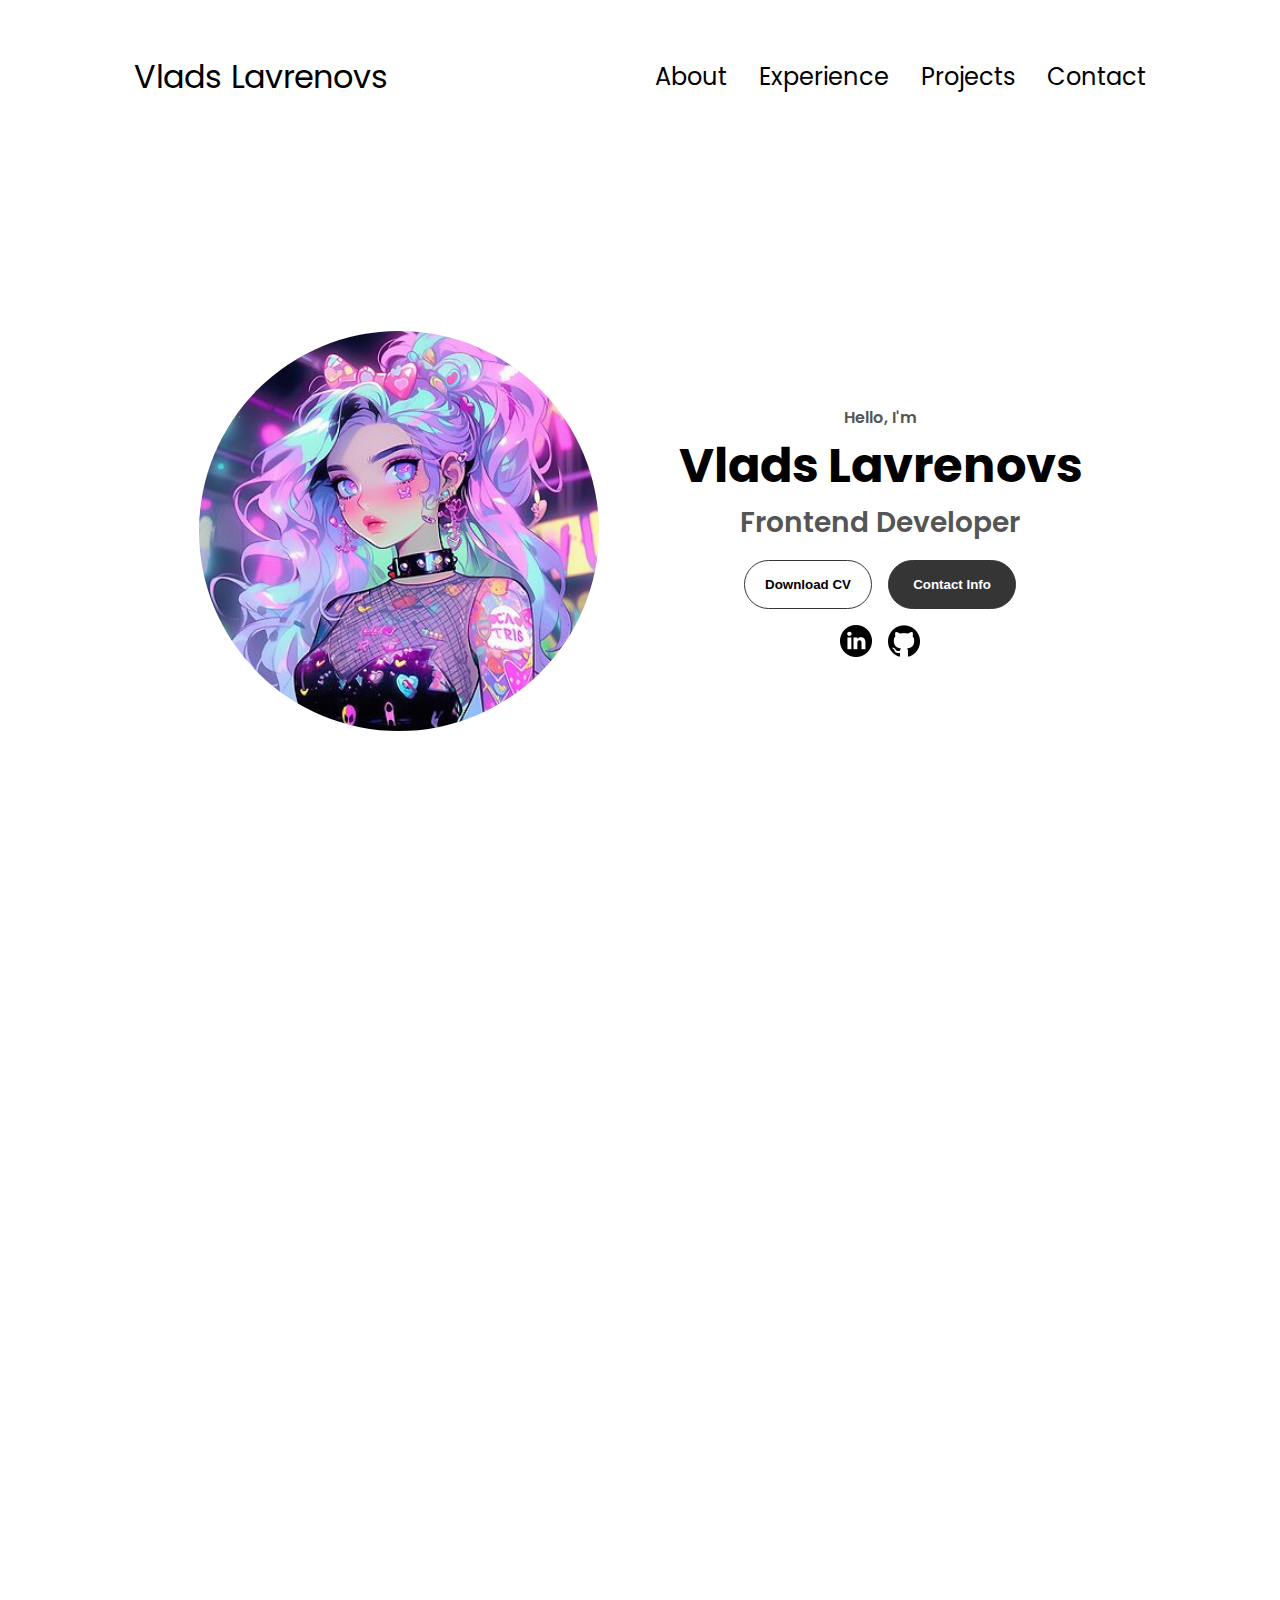
==== PORTFOLIO/index.html @ 43a68fad "portfolio main page redo in progress, watching the tutorial on youtube xd" ====
<!DOCTYPE html>
<html lang="en">
<head>
    <meta charset="UTF-8">
    <meta name="viewport" content="width=device-width, initial-scale=1.0">
    <meta http-equiv="X-UA-Compatible" content="IE=chrome" />
    <link rel="stylesheet" href="style.css">
    <link rel="stylesheet" href="mediaqueries.css">
    <title>My Portfolio</title>
</head>
<body>
    <nav id="desktop-nav">
        <div class="logo">Vlads Lavrenovs</div>
        <div>
            <ul class="nav-links">
                <li><a href="#about">About</a></li>
                <li><a href="#experience">Experience</a></li>
                <li><a href="#projects">Projects</a></li>
                <li><a href="#contact">Contact</a></li>
            </ul>
        </div>
    </nav>
    <nav id="hamburger-nav">
        <div class="logo">Vlads Lavrenovs</div>
        <div class="hamburger-menu">
            <div class="hamburger-icon" onclick="toggleMenu()">
            <span></span>
            <span></span>
            <span></span>
            </div>
            <div class="menu-links">
                <li><a href="#about" onclick="toggleMenu()">About</a></li>
                <li><a href="#experience" onclick="toggleMenu()">Experience</a></li>
                <li><a href="#projects" onclick="toggleMenu()">Projects</a></li>
                <li><a href="#contact" onclick="toggleMenu()">Contact</a></li>
            </div>
        </div>
        
    </nav>
    <section id="profile">
        <div class="section__pic-container">
            <img src="./assets/profile-pic.jpg" alt="Vlads Lavrenovs profile picture">
        </div>
        <div class="section__text">
            <p class="section__text_p1">Hello, I'm</p>
            <h1 class="title">Vlads Lavrenovs</h1>
            <p class="section__text_p2">Frontend Developer</p>
            <div class="btn-container">
                <button class="btn btn-color-2" onclick="window.open('./assets/resume-example.pdf')">Download CV
                </button>
                <button class="btn btn-color-1" onclick="location.href='./#contact'">Contact Info
                </button>
            </div>
            <div id="socials-container">
                <img src="./assets/linkedin.png" alt="My Linkedin profile" class="icon" 
                onclick="location.href='https://www.linkedin.com/in/vlads-lavrenovs-509786238/'">
                <img src="./assets/github.png" alt="My Github profile" class="icon" 
                onclick="location.href='https://github.com/VladsLavrenovs'">
            </div>
        </div>
    </section>
    <section id="about">

    </section>
    <script src="script.js"></script>
    

</body>
</html>
---- PORTFOLIO/style.css ----
/* GENERAL STYLING */
@import url('https://fonts.googleapis.com/css2?family=Poppins:wght@300;400;500;600&display=swap');


* {
  margin: 0;
  padding: 0;
}

body {
  font-family: 'Poppins', sans-serif;
}

html {
  scroll-behavior: smooth;
}

p {
  color: rgb(85, 85, 85);
}

/* TRANSITION */
a,
.btn {
  transition: all 300ms ease;
}

/* DESKTOP NAV */
nav,
.nav-links {
  display: flex;
}

nav {
  justify-content: space-around;
  align-items: center;
  height: 17vh;
}

.nav-links {
  gap: 2rem;
  list-style: none;
  font-size: 1.5rem;
}

a {
  color: black;
  text-decoration: none;
  text-decoration-color: white;
}

a:hover {
  color: grey;
  text-decoration: underline;
  text-underline-offset: 1rem;
  text-decoration-color: rgb(181, 181, 181);
}

.logo {
  font-size: 2rem;
}

.logo:hover {
  cursor: default;
}

/* HAMBURGER-MENU */
#hamburger-nav {
  display: none;
}

.hamburger-menu {
  position: relative;
  display: inline-block;
}

.hamburger-icon {
  display: flex;
  flex-direction: column;
  justify-content: space-between;
  height: 24px;
  width: 30px;
  cursor: pointer;
}

.hamburger-icon span {
  width: 100%;
  height: 2px;
  background-color: black;
  transition: all 0.3 ease-in-out;
}

.menu-links {
  position: absolute;
  top: 100%;
  right: 0;
  background-color: white;
  width: fit-content;
  max-height: 0;
  overflow: hidden;
  transition: all 0.3 ease-in-out;
}

.menu-links a {
  display: block;
  padding: 10px;
  text-align: center;
  font-size: 1.5rem;
  color: black;
  text-decoration: none;
  transition: all 0.3 ease-in-out;
}

.menu-links li {
  list-style: none;
}

.menu-links.open {
  max-height: 300px;

}

.hamburger-icon.open span:first-child {
  transform: rotate(45deg) translate(10px, 5px);
}
.hamburger-icon.open span:nth-child(2) {
  opacity: 0;
}
.hamburger-icon.open span:last-child {
  transform: rotate(-45deg) translate(10px, -5px);
}

.hamburger-icon span:first-child {
  transform: none;
}
.hamburger-icon span:first-child {
  opacity: 1;
}
.hamburger-icon span:first-child {
  transform: none;
}

/* SECTIONS */

section {
  padding-top: 4vh;
  height: 96vh;
  margin: 0 10rem;
  box-sizing: border-box;
  min-height: fit-content;
}

.section-container {
  display: flex;
}

/* PROFILE SECTION */

#profile {
  display: flex;
  justify-content: center;
  gap: 5rem;
  height: 80vh;
}

.section__pic-container {
  display: flex;
  height: 400px;
  width: 400px;
  margin: auto 0;

}
.section__pic-container img {
  border-radius: 50%;
}

.section__text {
  align-self: center;
  text-align: center;
}

.section__text p {
  font-weight: 600;
}

.section__text_p1 {
  text-align: center;
}
.section__text_p2 {
  font-size: 1.75rem;
  margin-bottom: 1rem;
}

.title {
  font-size: 3rem;
  text-align: center;
}

#socials-container {
  display: flex;
  justify-content: center;
  margin-top: 1rem;
  gap: 1rem;
}

/* ICONS */

.icon {
  cursor: pointer;
  height: 2rem;
}

/* BUTTONS */

.btn-container {
  display: flex;
  justify-content: center;
  gap: 1rem;
}

.btn {
  font-weight: 600;
  transition: all 300ms ease;
  padding: 1rem;
  width: 8rem;
  border-radius: 2rem;
}

.btn-color-1, .btn-color-2 {
  border: rgb(53, 53, 53) 0.1rem solid;
}

.btn-color-1:hover, .btn-color-2:hover {
  cursor: pointer;
}
.btn-color-1, .btn-color-2:hover {
  background: rgb(53, 53, 53);
  color: white;
}
.btn-color-1:hover {
  background-color: rgb(0, 0, 0);
}
.btn-color-2 {
  background: none;
}

.btn-color-2:hover {
  border: rgb(255, 255, 255) 0.1rem solid;
}

.btn-container {
  gap: 1rem;
}
---- PORTFOLIO/mediaqueries.css ----
@media screen and (max-width: 1200px) {
    #desktop-nav {
        display: none;
    }
    #hamburger-nav {
        display:flex;
    }
}
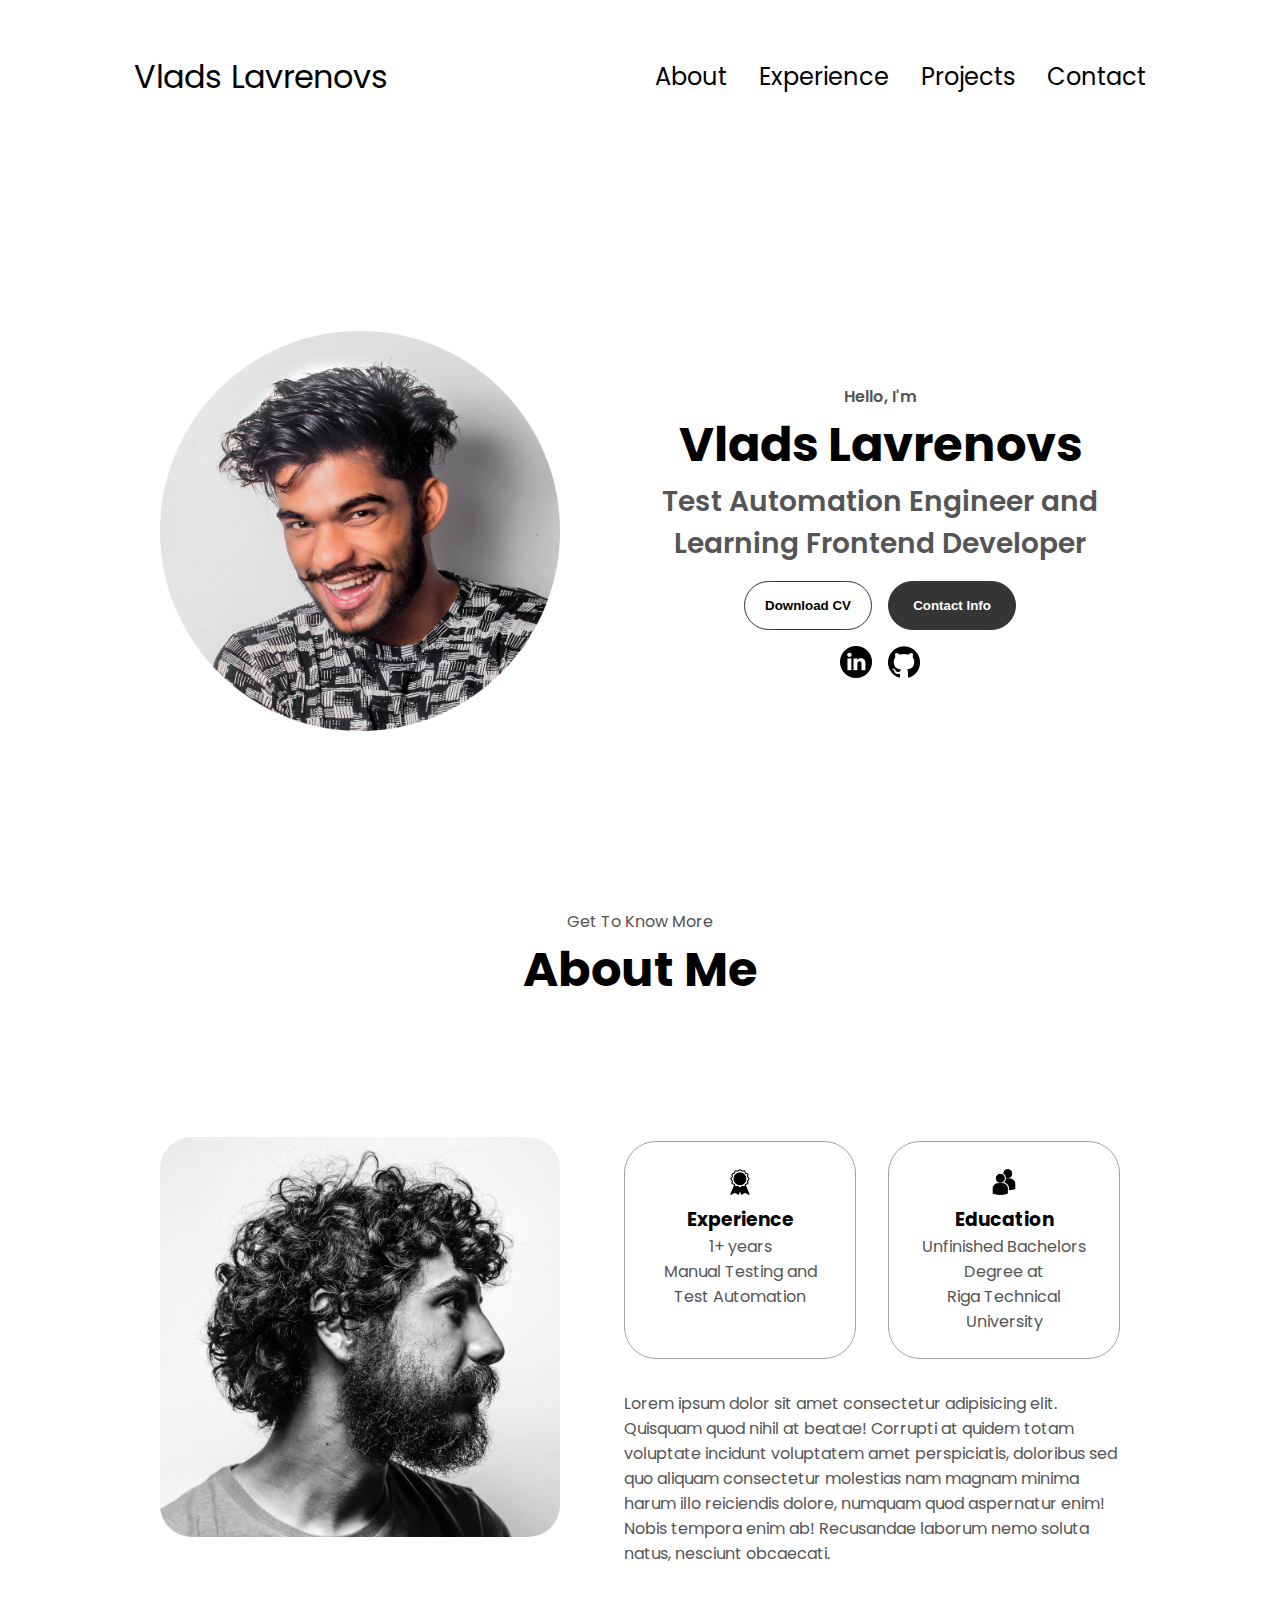
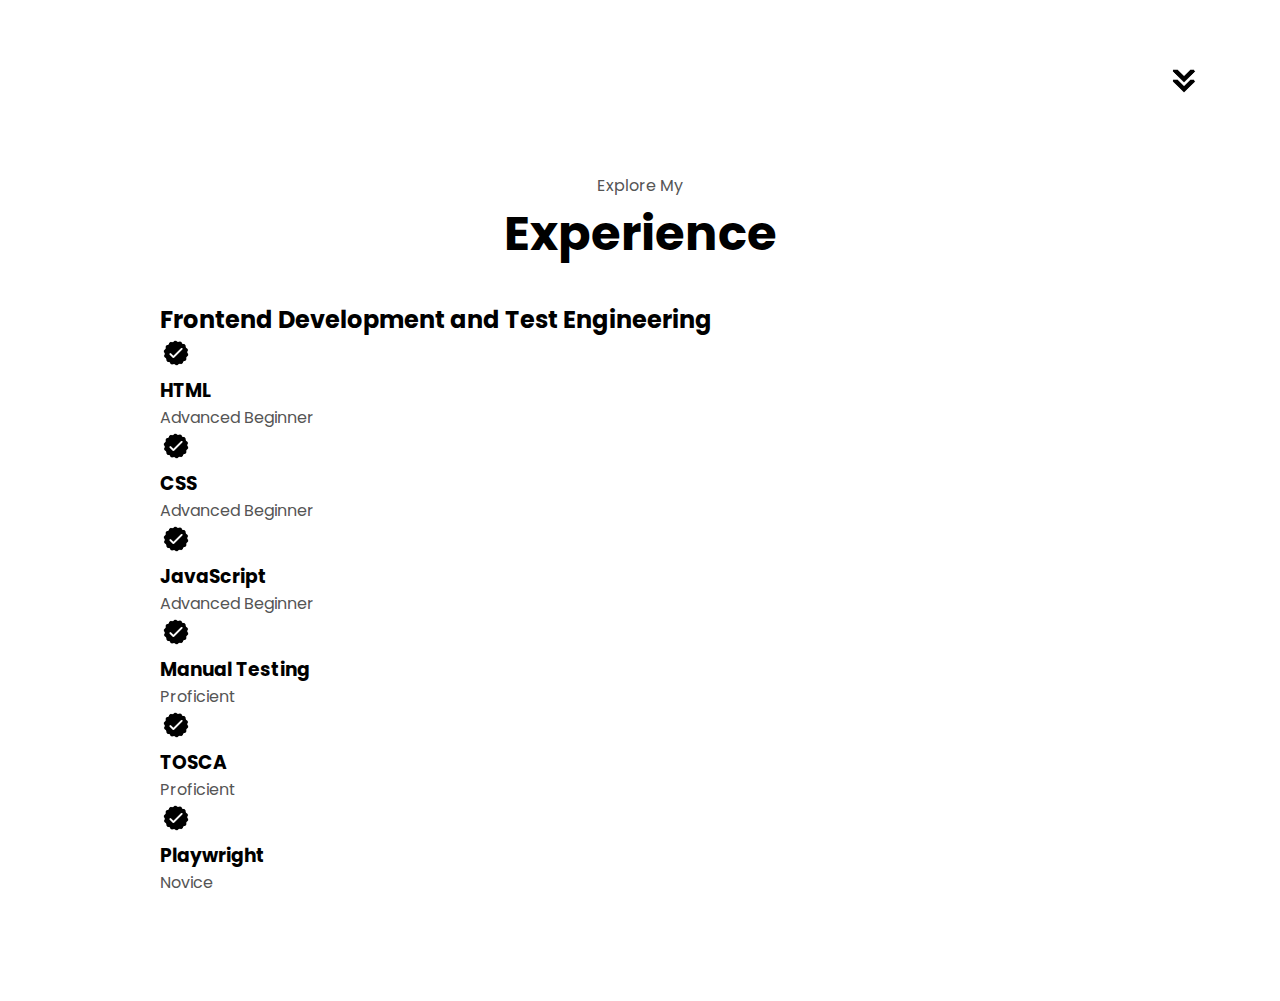
==== commit 6c634a9d: "Portfolio page added two sections, About- finished, Expericece - in work, in total about 65 percent " ====
--- a/PORTFOLIO/index.html
+++ b/PORTFOLIO/index.html
@@ -39,12 +39,12 @@
     </nav>
     <section id="profile">
         <div class="section__pic-container">
-            <img src="./assets/profile-pic.jpg" alt="Vlads Lavrenovs profile picture">
+            <img src="./assets/profile-pic-2.png" alt="Vlads Lavrenovs profile picture">
         </div>
         <div class="section__text">
             <p class="section__text_p1">Hello, I'm</p>
             <h1 class="title">Vlads Lavrenovs</h1>
-            <p class="section__text_p2">Frontend Developer</p>
+            <p class="section__text_p2">Test Automation Engineer and Learning Frontend Developer</p>
             <div class="btn-container">
                 <button class="btn btn-color-2" onclick="window.open('./assets/resume-example.pdf')">Download CV
                 </button>
@@ -60,7 +60,95 @@
         </div>
     </section>
     <section id="about">
-
+        <p class="section__text_p1">Get To Know More</p>
+        <h1 class="title">About Me</h1>
+        <div class="section-container">
+            <div class="section__pic-container">
+                <img src="./assets/about-pic.png" alt="profile picture" class="about-pic">
+            </div>
+            <div class="about-details-container">
+                <div class="about-containers">
+                    <div class="details-container">
+                        <img src="./assets/experience.png" alt="experience icon" class="icon">
+                        <h3>Experience</h3>
+                        <p>1+ years<br>Manual Testing and Test Automation</p> 
+                    </div>
+                    <div class="details-container">
+                        <img src="./assets/education.png" alt="education icon" class="icon">
+                        <h3>Education</h3>
+                        <p>Unfinished Bachelors Degree at<br>Riga Technical University</p>
+                    </div>
+                </div>
+                    <div class="text-container">
+                        <p>
+                            Lorem ipsum dolor sit amet consectetur adipisicing elit.
+                             Quisquam quod nihil at beatae! Corrupti at quidem totam 
+                             voluptate incidunt voluptatem amet perspiciatis, doloribus
+                              sed quo aliquam consectetur molestias nam magnam minima harum 
+                              illo reiciendis dolore, numquam quod aspernatur enim! Nobis 
+                              tempora enim ab! Recusandae laborum nemo soluta natus, nesciunt 
+                              obcaecati.
+                        </p>
+                    </div>
+            </div>
+        </div>
+        <img src="./assets/arrow.png" alt="arrow icon" class="icon arrow" 
+        onclick="location.href='./#experience'">
+    </section>
+    <section id="experience">
+        <p class="section__text_p1">Explore My</p>
+        <h1 class="title">Experience</h1>
+        <div class="experience-details-container">
+            <div class="about-containers">
+                <div class="details-containers">
+                    <h2 class="experience-sub-title">Frontend Development and Test Engineering</h2>
+                    <div class="article-container">
+                        <article>
+                            <img src="./assets/checkmark.png" alt="experience icon" class="icon">
+                            <div>
+                                <h3>HTML</h3>
+                                <p>Advanced Beginner</p>
+                            </div>
+                        </article>
+                        <article>
+                            <img src="./assets/checkmark.png" alt="experience icon" class="icon">
+                            <div>
+                                <h3>CSS</h3>
+                                <p>Advanced Beginner</p>
+                            </div>
+                        </article>
+                        <article>
+                            <img src="./assets/checkmark.png" alt="experience icon" class="icon">
+                            <div>
+                                <h3>JavaScript</h3>
+                                <p>Advanced Beginner</p>
+                            </div>
+                        </article>
+                        <article>
+                            <img src="./assets/checkmark.png" alt="experience icon" class="icon">
+                            <div>
+                                <h3>Manual Testing</h3>
+                                <p>Proficient</p>
+                            </div>
+                        </article>
+                        <article>
+                            <img src="./assets/checkmark.png" alt="experience icon" class="icon">
+                            <div>
+                                <h3>TOSCA</h3>
+                                <p>Proficient</p>
+                            </div>
+                        </article>
+                        <article>
+                            <img src="./assets/checkmark.png" alt="experience icon" class="icon">
+                            <div>
+                                <h3>Playwright</h3>
+                                <p>Novice</p>
+                            </div>
+                        </article>
+                    </div>
+                </div>
+            </div>
+        </div>
     </section>
     <script src="script.js"></script>
     
--- a/PORTFOLIO/style.css
+++ b/PORTFOLIO/style.css
@@ -170,9 +170,6 @@
   margin: auto 0;
 
 }
-.section__pic-container img {
-  border-radius: 50%;
-}
 
 .section__text {
   align-self: center;
@@ -250,4 +247,57 @@
 
 .btn-container {
   gap: 1rem;
+}
+
+/* ABOUT SECTION */
+
+#about {
+  position: relative;
+}
+
+.about-containers {
+  gap: 2rem;
+  margin-bottom: 2rem;
+  margin-top: 2rem;
+}
+
+.about-details-container {
+  justify-content: center;
+  flex-direction: column;
+}
+
+.about-containers, .about-details-container {
+  display: flex;
+
+}
+
+.about-pic {
+  border-radius: 2rem;
+}
+
+.arrow {
+  position: absolute;
+  right: -5rem;
+  bottom: 2.5rem;
+}
+
+.details-container {
+  padding: 1.5rem;
+  flex: 1;
+  background: white;
+  border-radius: 2rem;
+  border: rgb(53, 53, 53) 0.1rem solid;
+  border-color: rgb(163, 163, 163);
+  text-align: center;
+}
+
+.section-container {
+  gap: 4rem;
+  height: 80%;
+}
+
+.section__pic-container {
+  height: 400px;
+  width: 400px;
+  margin: auto 0;
 }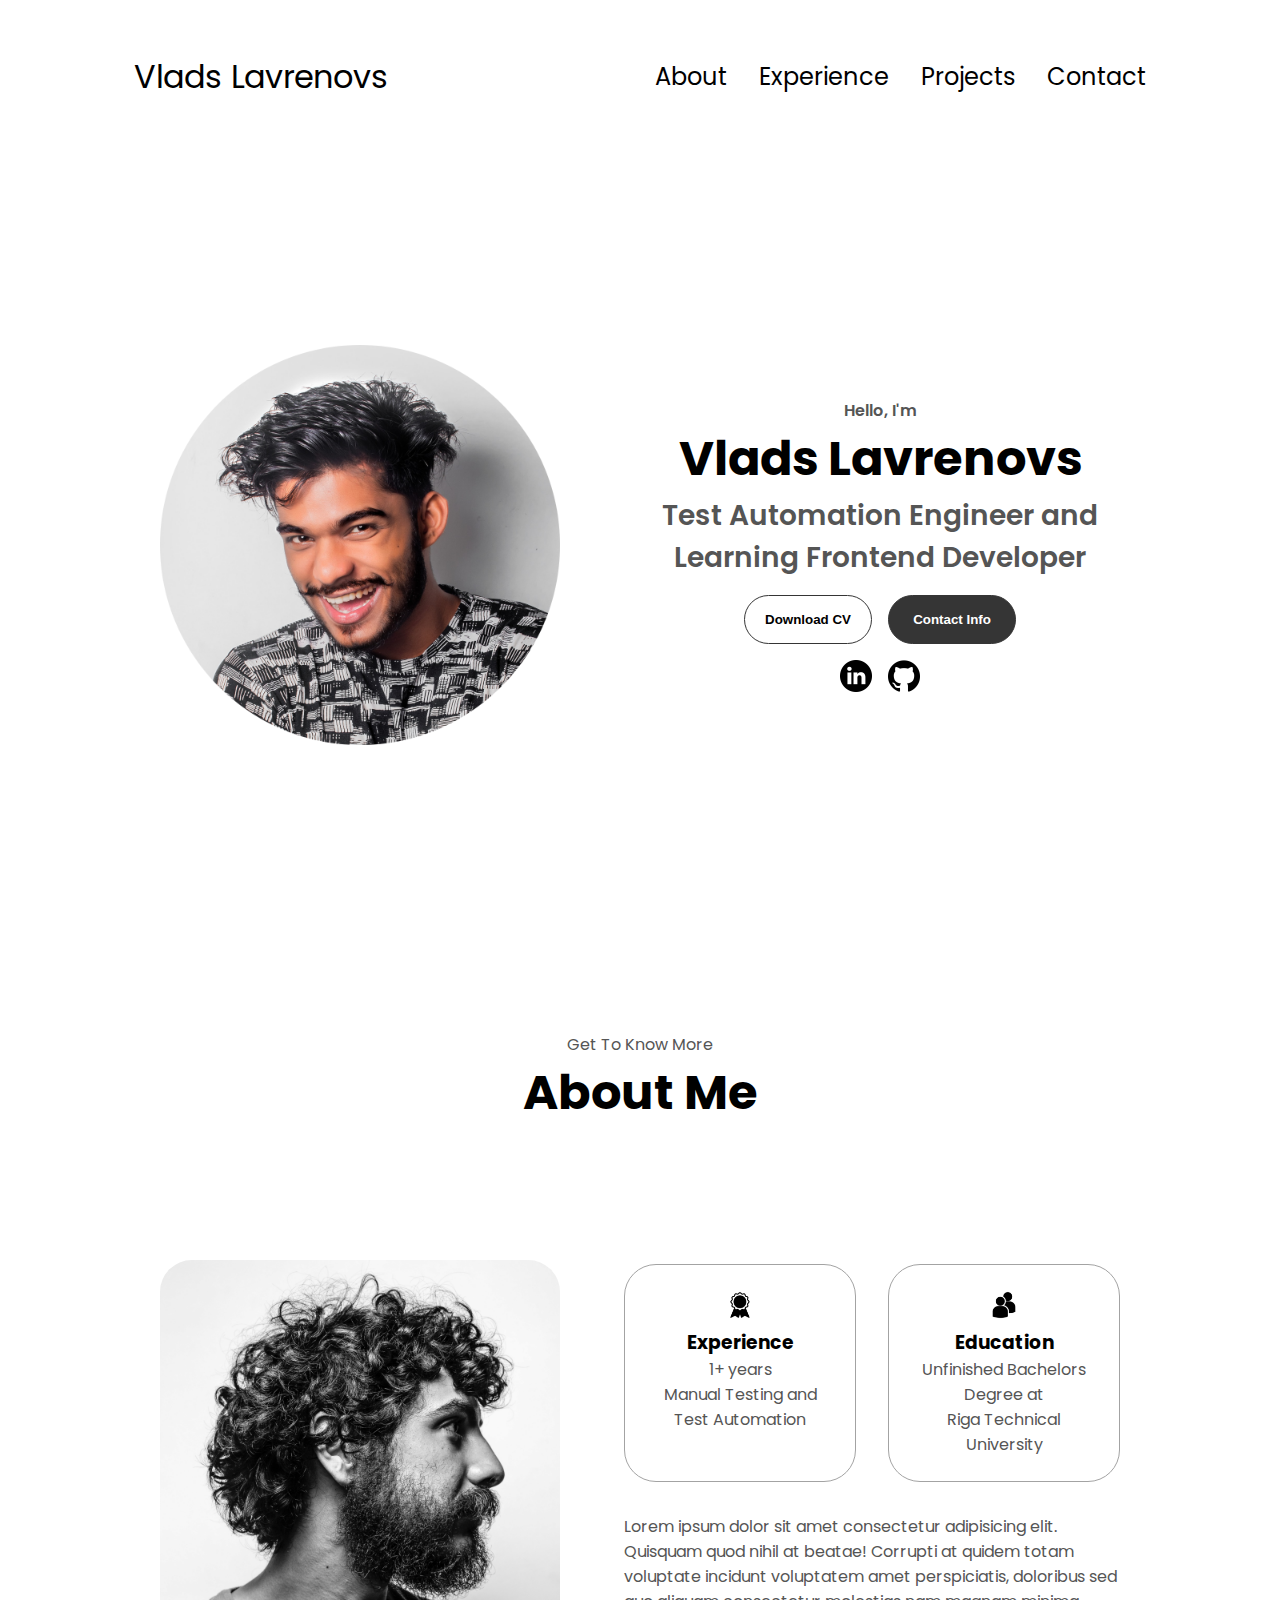
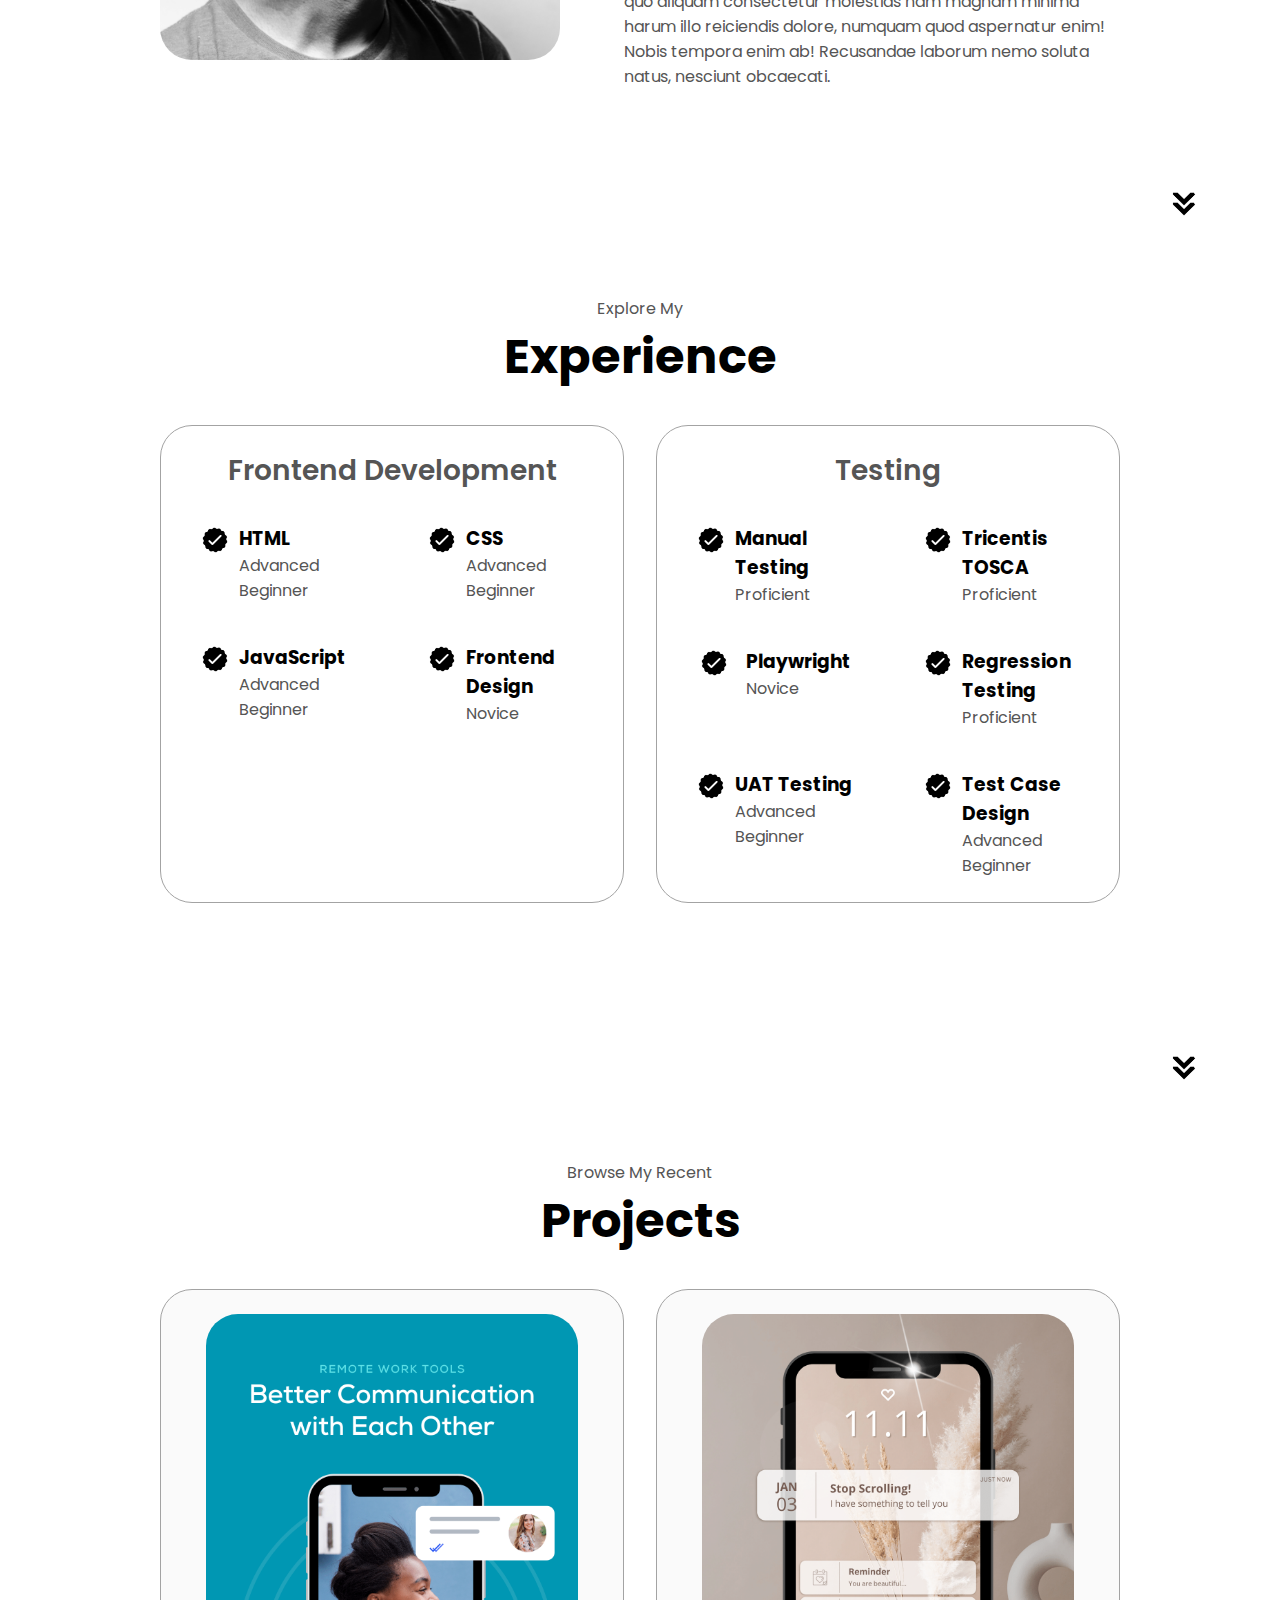
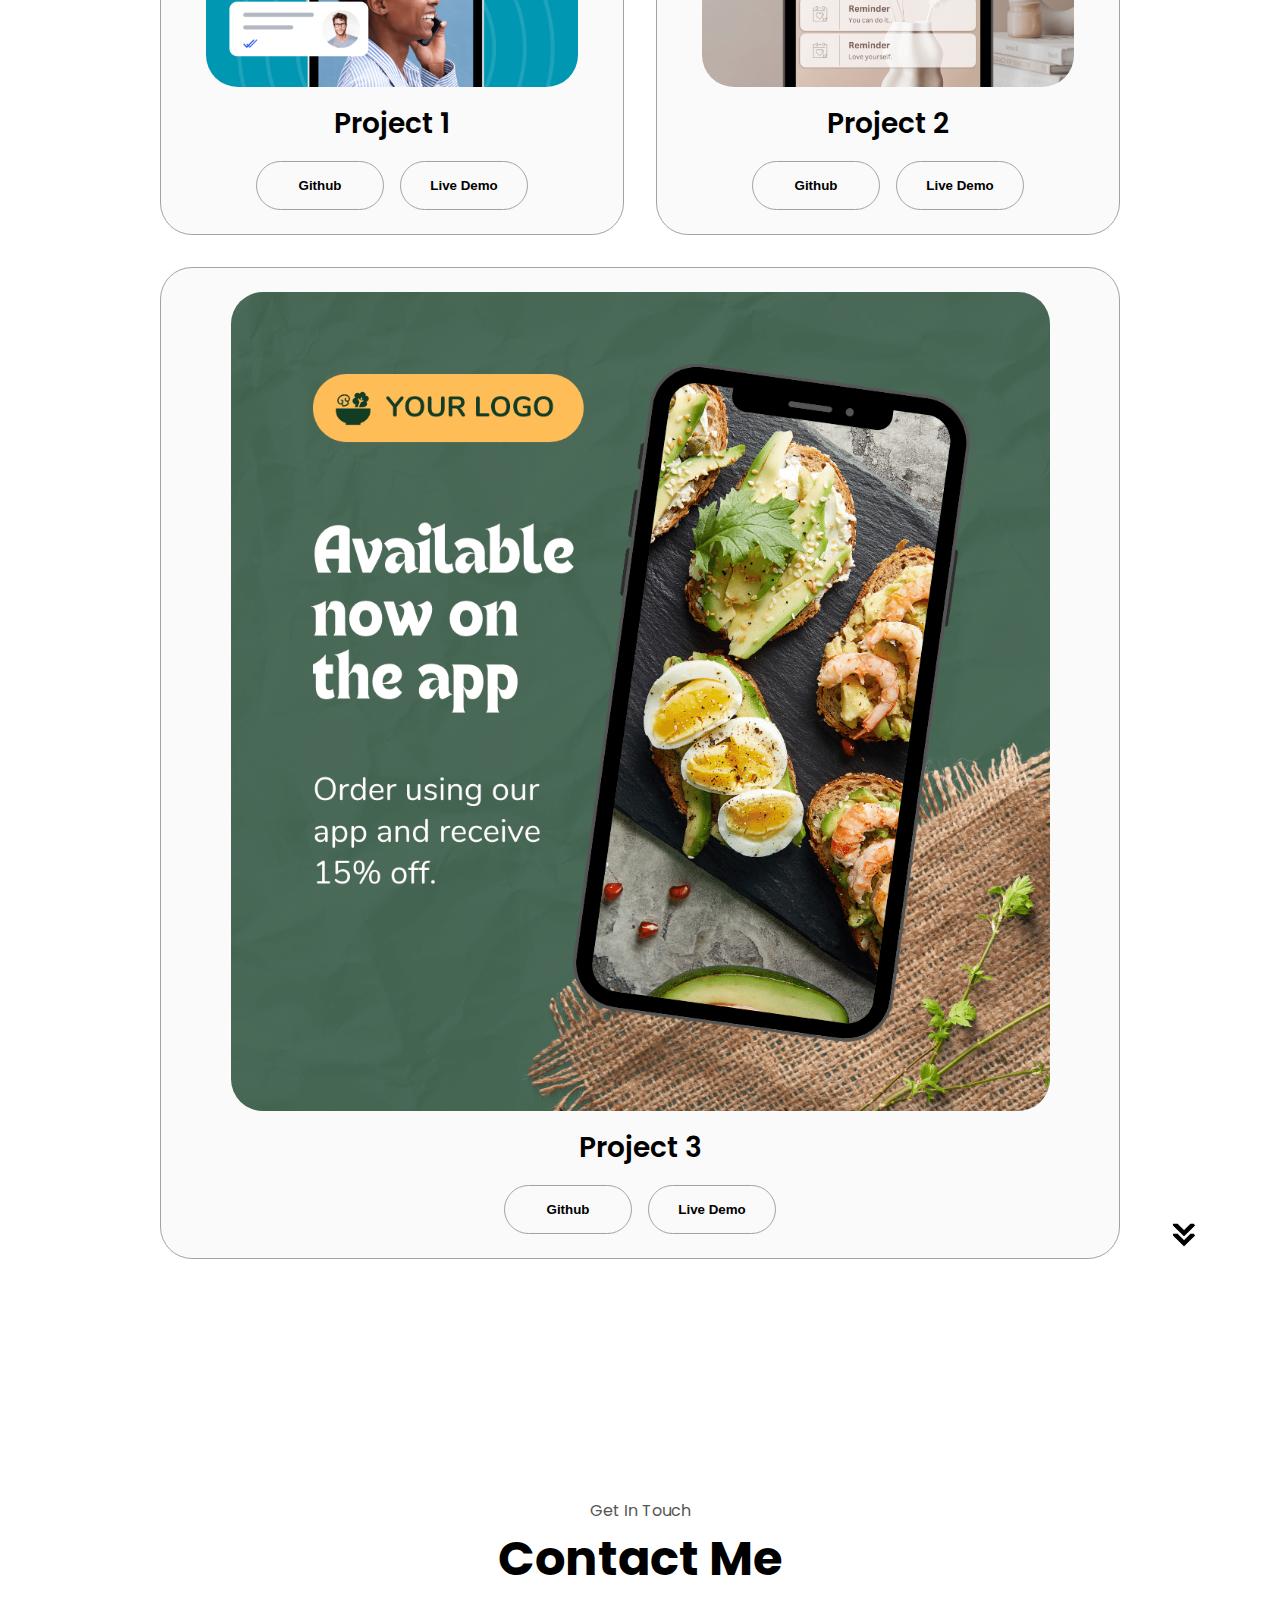
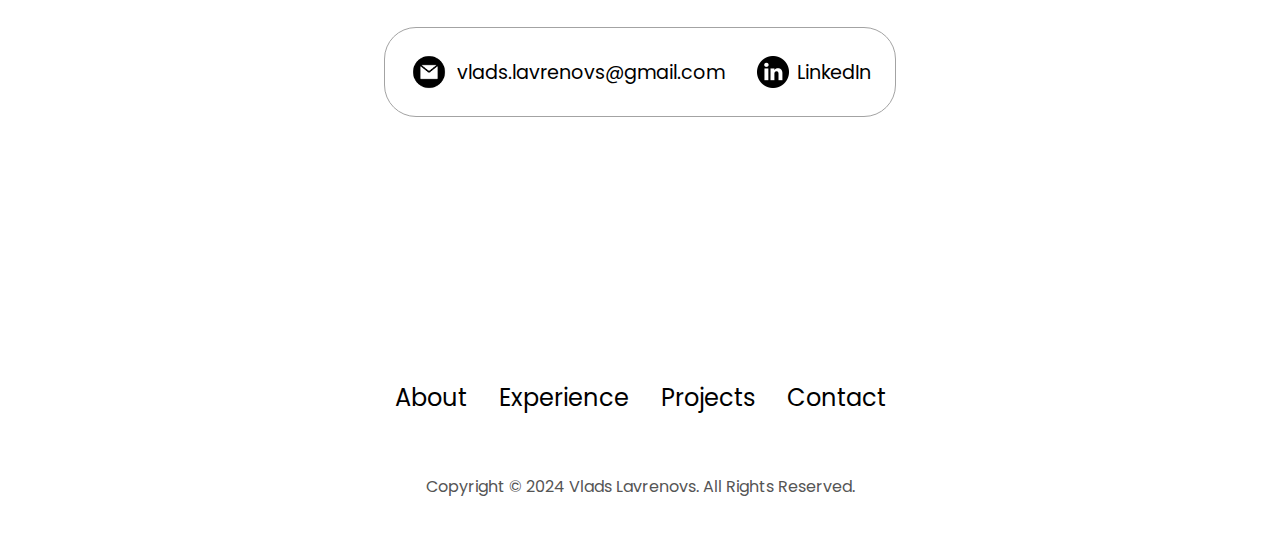
==== commit 54a8a5c0: "finished with all the sections of portfolio as per tutorial + responsivness kinda, last thing to do " ====
--- a/PORTFOLIO/index.html
+++ b/PORTFOLIO/index.html
@@ -100,8 +100,8 @@
         <h1 class="title">Experience</h1>
         <div class="experience-details-container">
             <div class="about-containers">
-                <div class="details-containers">
-                    <h2 class="experience-sub-title">Frontend Development and Test Engineering</h2>
+                <div class="details-container">
+                    <h2 class="experience-sub-title">Frontend Development</h2>
                     <div class="article-container">
                         <article>
                             <img src="./assets/checkmark.png" alt="experience icon" class="icon">
@@ -124,6 +124,18 @@
                                 <p>Advanced Beginner</p>
                             </div>
                         </article>
+                        <article>
+                            <img src="./assets/checkmark.png" alt="experience icon" class="icon">
+                            <div>
+                                <h3>Frontend Design</h3>
+                                <p>Novice</p>
+                            </div>
+                        </article>
+                    </div>
+                </div>
+                <div class="details-container">
+                    <h2 class="experience-sub-title">Testing</h2>
+                    <div class="article-container">
                         <article>
                             <img src="./assets/checkmark.png" alt="experience icon" class="icon">
                             <div>
@@ -134,7 +146,7 @@
                         <article>
                             <img src="./assets/checkmark.png" alt="experience icon" class="icon">
                             <div>
-                                <h3>TOSCA</h3>
+                                <h3> Tricentis TOSCA</h3>
                                 <p>Proficient</p>
                             </div>
                         </article>
@@ -145,11 +157,112 @@
                                 <p>Novice</p>
                             </div>
                         </article>
-                    </div>
-                </div>
-            </div>
-        </div>
-    </section>
+                        <article>
+                            <img src="./assets/checkmark.png" alt="experience icon" class="icon">
+                            <div>
+                                <h3>Regression Testing</h3>
+                                <p>Proficient</p>
+                            </div>
+                        </article>
+                        <article>
+                            <img src="./assets/checkmark.png" alt="experience icon" class="icon">
+                            <div>
+                                <h3>UAT Testing</h3>
+                                <p>Advanced Beginner</p>
+                            </div>
+                        </article>
+                        <article>
+                            <img src="./assets/checkmark.png" alt="experience icon" class="icon">
+                            <div>
+                                <h3>Test Case Design</h3>
+                                <p>Advanced Beginner</p>
+                            </div>
+                        </article>
+
+                    </div>
+                </div>
+            </div>
+        </div>
+        <img src="./assets/arrow.png" alt="arrow icon" class="icon arrow" 
+        onclick="location.href='./#projects'">
+    </section>
+    <section id="projects">
+        <p class="section__text_p1">Browse My Recent</p>
+        <h1 class="title">Projects</h1>
+        <div class="experience-details-container">
+            <div class="about-containers">
+            <div class="details-container color-container">
+                <div class="article-container">
+                    <img src="./assets/project-1.png" alt="project 1" class="project-img">
+                </div>
+                <h2 class="experience-sub-title project-title">Project 1</h2>
+                <div class="btn-container">
+                    <button class="btn btn-color-2 project-btn" onclick="location.href
+                    ='https://github.com'">Github</button>
+                    <button class="btn btn-color-2 project-btn" onclick="location.href
+                    ='https://github.com'">Live Demo</button>
+                </div>
+            </div>
+            <div class="details-container color-container">
+                <div class="article-container">
+                    <img src="./assets/project-2.png" alt="Project 2" class="project-img">
+                </div>
+                <h2 class="experience-sub-title project-title">Project 2</h2>
+                <div class="btn-container">
+                    <button class="btn btn-color-2 project-btn" onclick="location.href
+                    ='https://github.com'">Github</button>
+                    <button class="btn btn-color-2 project-btn" onclick="location.href
+                    ='https://github.com'">Live Demo</button>
+                </div>
+            </div>
+            <div class="details-container color-container">
+                <div class="article-container">
+                    <img src="./assets/project-3.png" alt="project 3" class="project-img">
+                </div>
+                <h2 class="experience-sub-title project-title">Project 3</h2>
+                <div class="btn-container">
+                    <button class="btn btn-color-2 project-btn" onclick="location.href
+                    ='https://github.com'">Github</button>
+                    <button class="btn btn-color-2 project-btn" onclick="location.href
+                    ='https://github.com'">Live Demo</button>
+                </div>
+            </div>
+        </div>
+        </div>
+        <img src="./assets/arrow.png" alt="arrow icon" class="icon arrow" 
+        onclick="location.href='./#contact'">
+    </section>
+    <section id="contact">
+        <p class="section__text_p1">Get In Touch</p>
+        <h1 class="title">Contact Me</h1>
+        <div class="contact-info-upper-container">
+            <div class="contact-info-container">
+                <img src="./assets/email.png"
+                alt="email icon"
+                class="icon contact-icon email-icon">
+                <p><a href="mailto:vlads.lavrenovs@gmail.com">vlads.lavrenovs@gmail.com</a></p>
+            </div>
+            <div class="contact-info-container">
+                <img src="./assets/linkedin.png"
+                alt="linkedin icon"
+                class="icon contact-icon">
+                <p><a href="https://www.linkedin.com/in/vlads-lavrenovs-509786238/">LinkedIn</a></p>
+            </div>
+        </div>        
+    </section>
+    <footer>
+        <nav>
+            <div class="nav-links-container">
+                <ul class="nav-links">
+                    <li><a href="#about">About</a></li>
+                    <li><a href="#experience">Experience</a></li>
+                    <li><a href="#projects">Projects</a></li>
+                    <li><a href="#contact">Contact</a></li>
+                </ul>
+            </div>
+        </nav>
+        <p>Copyright &#169; 2024 Vlads Lavrenovs. All Rights Reserved.</p>
+    </footer>
     <script src="script.js"></script>
     
 
--- a/PORTFOLIO/style.css
+++ b/PORTFOLIO/style.css
@@ -300,4 +300,122 @@
   height: 400px;
   width: 400px;
   margin: auto 0;
-}+}
+
+/* EXPERIENCES SECTION */
+
+#experience {
+  position: relative;
+}
+
+.experience-sub-title {
+  color: rgb(85, 85, 85);
+  font-weight: 600;
+  font-size: 1.75rem;
+  margin-bottom: 2rem;
+}
+
+.experience-details-container {
+  display: flex;
+  justify-content: center;
+  flex-direction: column;
+}
+
+.article-container {
+  display: flex;
+  text-align: initial;
+  flex-wrap: wrap;
+  flex-direction: row;
+  gap: 2.5rem;
+  justify-content: space-around;
+}
+
+article {
+  display: flex;
+  width: 10rem;
+  justify-content: space-around;
+  gap: 0.5rem;
+}
+
+article.icon {
+  cursor: default;
+}
+
+/* PROJECTS SECTION */
+
+#projects {
+  position: relative;
+}
+
+.color-container {
+  border-color: rgb(163, 163, 163);
+  background-color: rgb(250, 250, 250);
+}
+
+.project-img {
+  border-radius: 2rem;
+  width: 90%;
+  height: 90%;
+}
+
+.project-title {
+  margin: 1rem;
+  color: black;
+}
+
+.project-btn {
+  color: black;
+  border-color: rgb(163, 163, 163);
+}
+
+/* CONTACT SECTION */
+
+#contact {
+  display: flex;
+  justify-content: center;
+  flex-direction: column;
+  height: 70vh;
+}
+
+.contact-info-upper-container {
+  display: flex;
+  justify-content: center;
+  border-radius: 2rem;
+  border: rgb(53, 53, 53) 0.1rem solid;
+  border-color: rgb(163, 163, 163);
+  background: (250, 250, 250);
+  margin: 2rem auto;
+  padding: 0.5rem;
+}
+
+.contact-info-container {
+  display: flex;
+  align-items: center;
+  justify-content: center;
+  gap: 0.5rem;
+  margin: 1rem;
+}
+
+.contact-info-container p{
+  font-size: larger;
+}
+
+.contact-icon {
+  cursor: default;
+}
+
+.email-icon {
+  height: 2.5rem;
+}
+
+/* FOOTER SECTION */
+
+footer {
+  height: 26vh;
+  margin: 0 1rem;
+}
+
+footer p {
+  text-align: center;
+}
+
--- a/PORTFOLIO/mediaqueries.css
+++ b/PORTFOLIO/mediaqueries.css
@@ -1,3 +1,14 @@
+@media screen and (max-width: 1400px) {
+    #profile {
+        height: 83vh;
+        margin-bottom: 6rem;
+    }
+    .about-containers {
+        flex-wrap: wrap;
+    }
+}
+
+
 @media screen and (max-width: 1200px) {
     #desktop-nav {
         display: none;
@@ -5,4 +16,78 @@
     #hamburger-nav {
         display:flex;
     }
-}+    #experience, .experience-details-container {
+        margin-top: 2rem;
+    }
+    #profile, .section-container {
+        display: block;
+    }
+    .arrow {
+        display: none;
+    }
+    section, .section-container {
+        height: fit-content;
+    }
+    section {
+        margin: 0 5%;
+    }
+    .section__pic-container {
+        width: 275px;
+        height: 275px;
+        margin: 0 auto 2rem;
+    }
+    .about-containers {
+        margin-top: 0;
+    }
+}
+
+@media screen and (max-width: 600px) {
+    #contact, footer {
+        height: 40vh;
+    }
+    #profile {
+        height: 83vh;
+        margin-bottom: 0;
+    }
+    article {
+        font-size: 1rem;
+    }
+    footer nav {
+        height: fit-content;
+        margin-bottom: 2rem;
+    }
+    .about-containers, .contact-info-upper-container, .btn-container {
+        flex-wrap: wrap;
+    }
+    .contact-info-container {
+        margin: 0;
+    }
+    .contact-info-container p, .nav-links li a {
+        font-size: 1rem;
+    }
+    .experience-sub-title {
+        font-size: 1.25rem;
+    }
+    .logo {
+        font-size: 1.5rem;
+    }
+    .nav-links {
+        flex-direction: column;
+        gap: 0.5rem;
+        text-align: center;
+    }
+    .section__pic-container {
+        width: auto;
+        height: 46vw;
+        justify-content: center;
+    }
+    .section__text_p2 {
+        font-size: 1.25rem;
+    }
+    .title {
+        font-size: 2rem;  
+    }
+    .text-container {
+        text-align: justify;
+    }
+    }
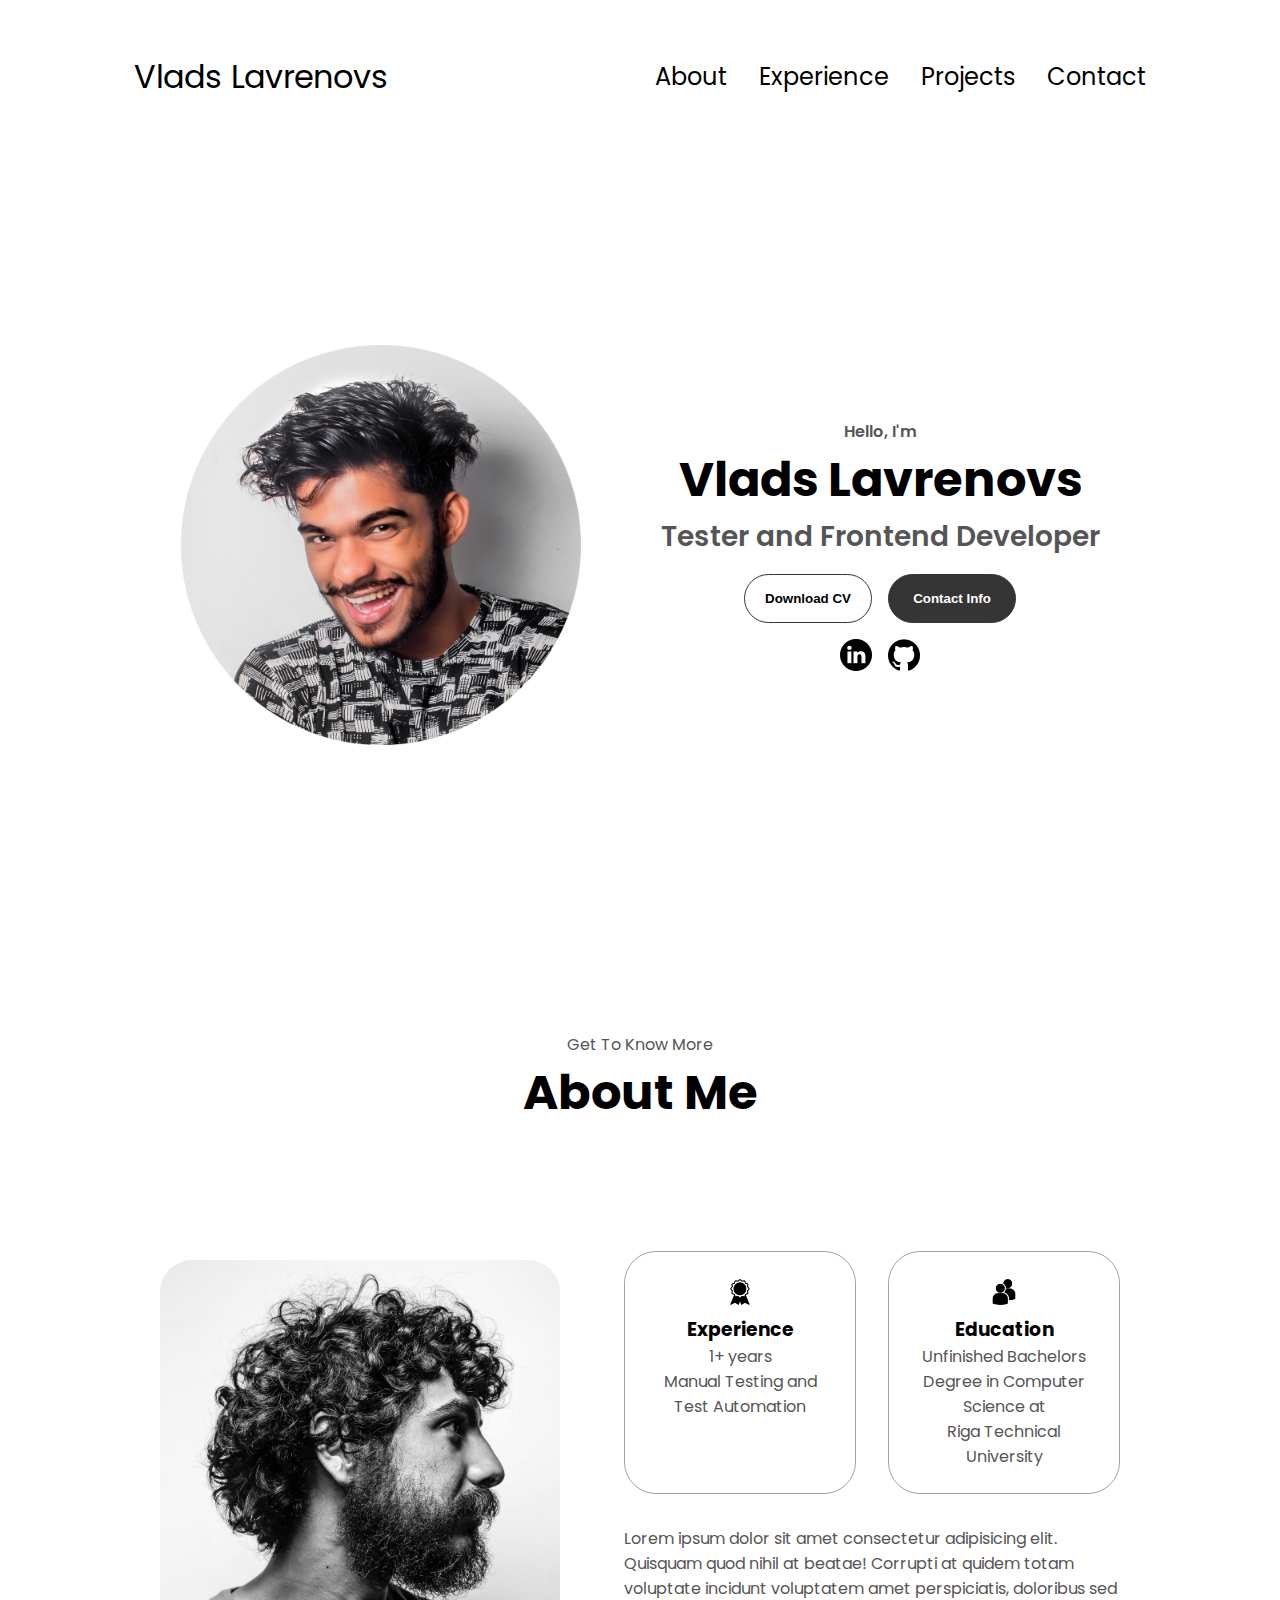
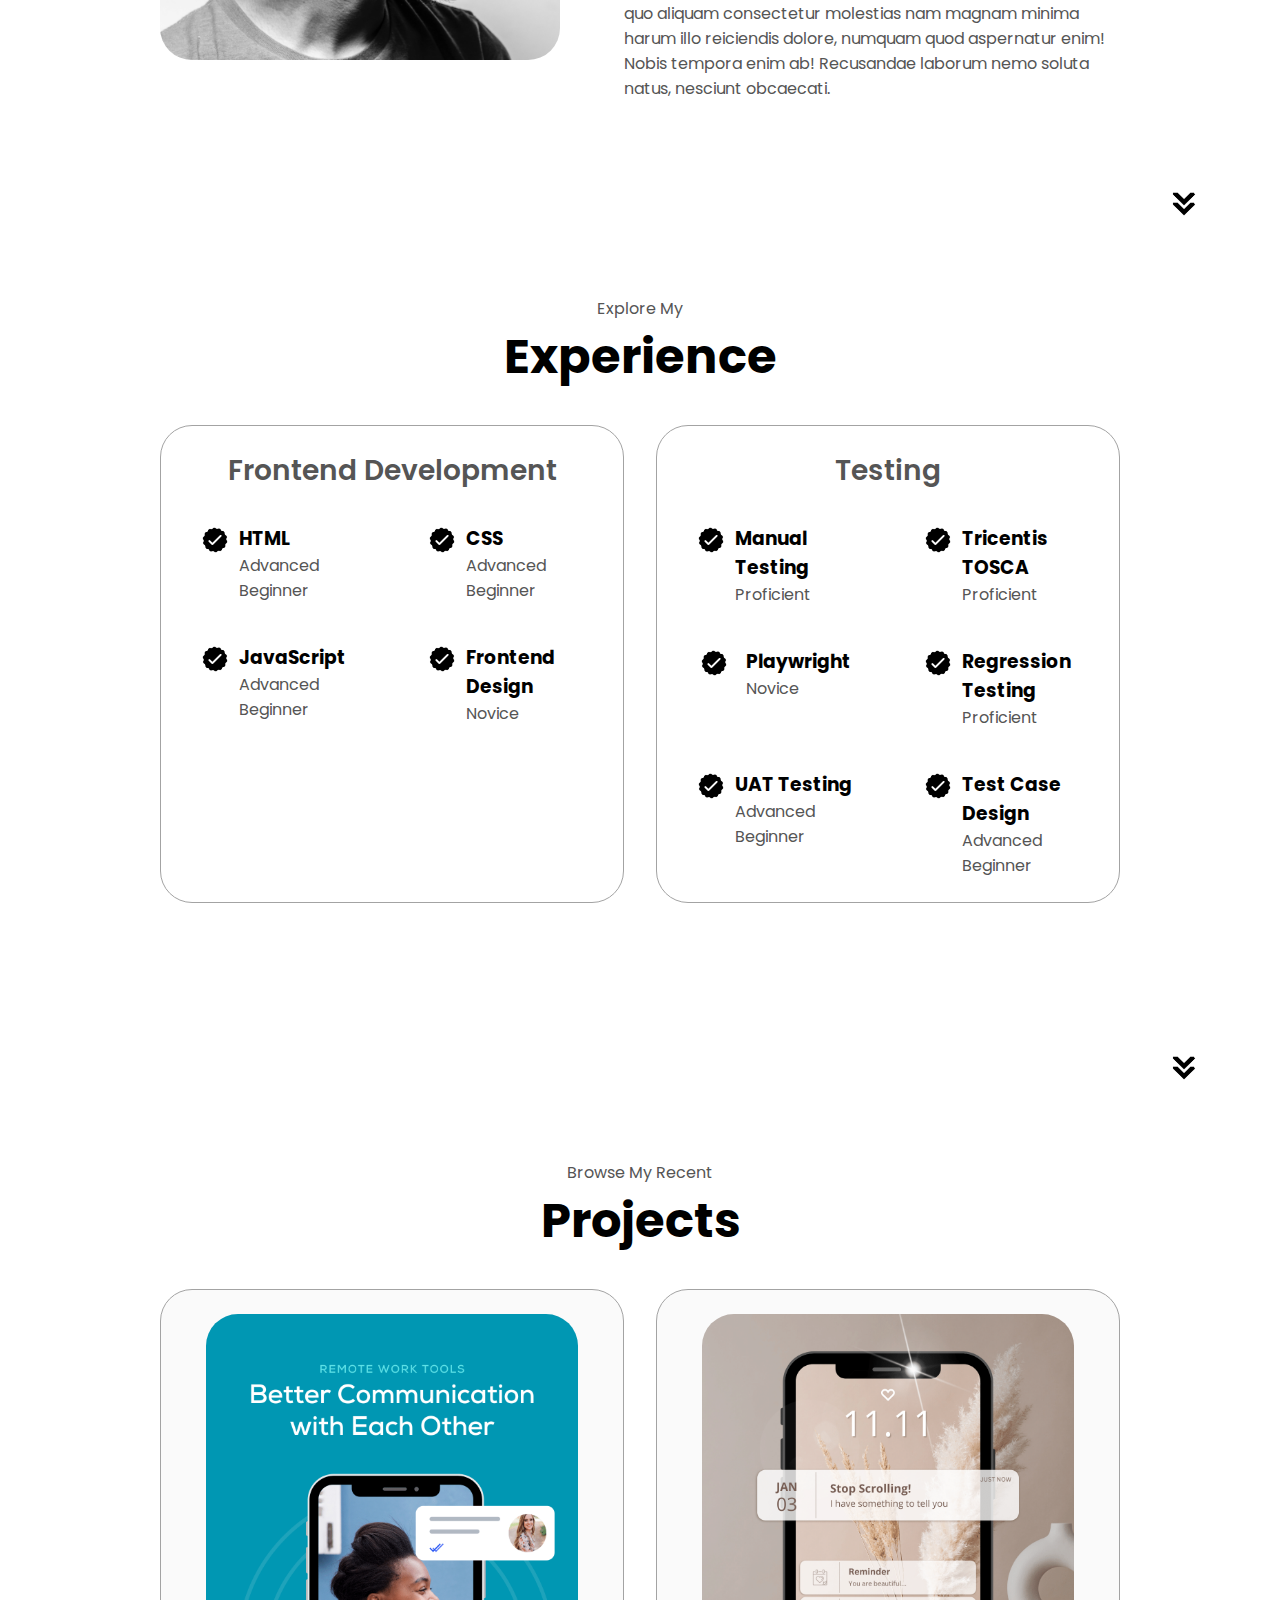
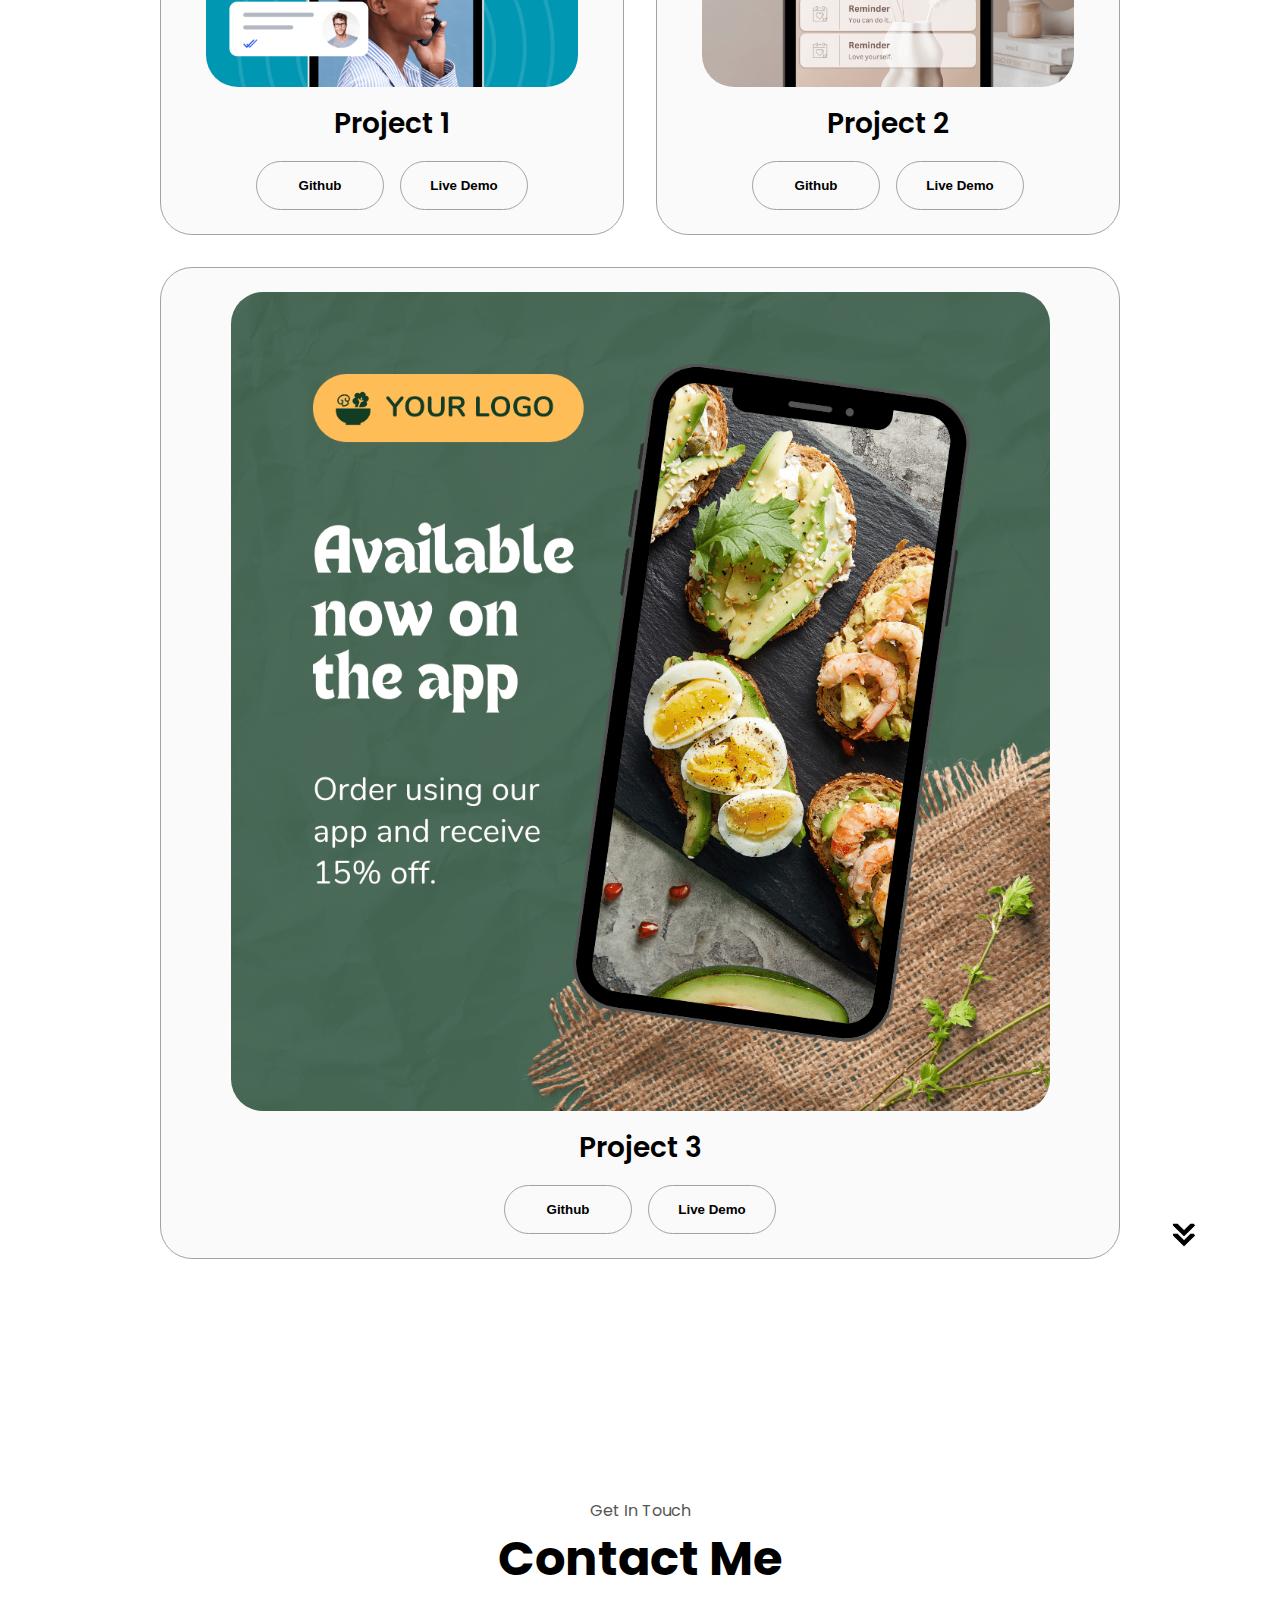
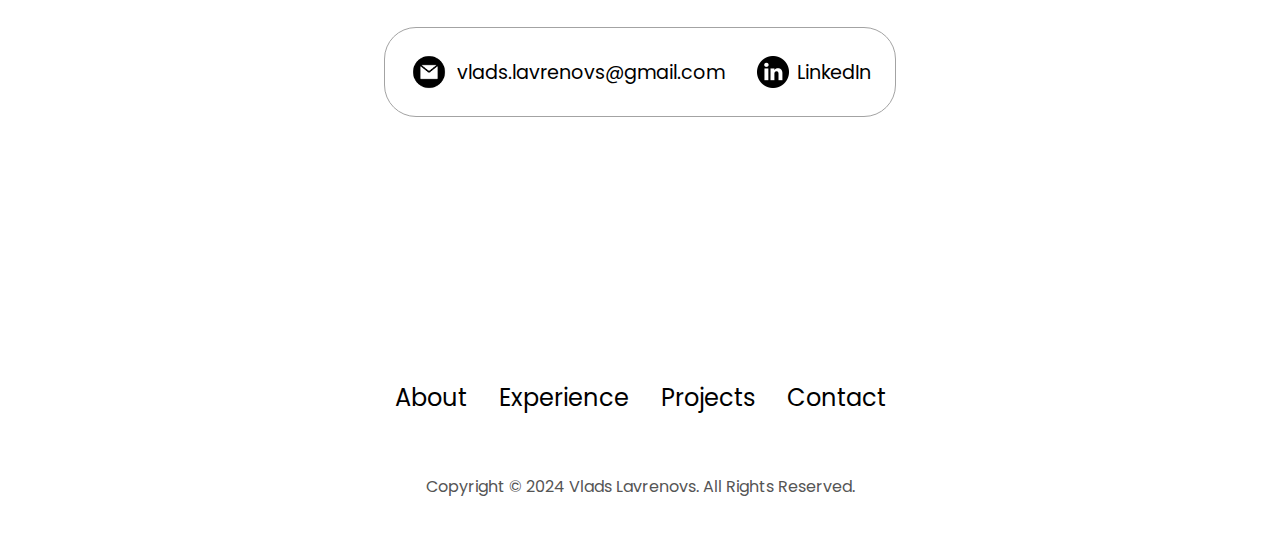
==== commit 4d0512cd: "started working on the character menu, added menu itself" ====
--- a/PORTFOLIO/index.html
+++ b/PORTFOLIO/index.html
@@ -44,7 +44,7 @@
         <div class="section__text">
             <p class="section__text_p1">Hello, I'm</p>
             <h1 class="title">Vlads Lavrenovs</h1>
-            <p class="section__text_p2">Test Automation Engineer and Learning Frontend Developer</p>
+            <p class="section__text_p2">Tester and Frontend Developer</p>
             <div class="btn-container">
                 <button class="btn btn-color-2" onclick="window.open('./assets/resume-example.pdf')">Download CV
                 </button>
@@ -76,7 +76,7 @@
                     <div class="details-container">
                         <img src="./assets/education.png" alt="education icon" class="icon">
                         <h3>Education</h3>
-                        <p>Unfinished Bachelors Degree at<br>Riga Technical University</p>
+                        <p>Unfinished Bachelors Degree in Computer Science at<br>Riga Technical University</p>
                     </div>
                 </div>
                     <div class="text-container">
@@ -200,7 +200,7 @@
                     <button class="btn btn-color-2 project-btn" onclick="location.href
                     ='https://github.com'">Github</button>
                     <button class="btn btn-color-2 project-btn" onclick="location.href
-                    ='https://github.com'">Live Demo</button>
+                    ='../Project1/LandingPage/1LP.html'">Live Demo</button>
                 </div>
             </div>
             <div class="details-container color-container">
